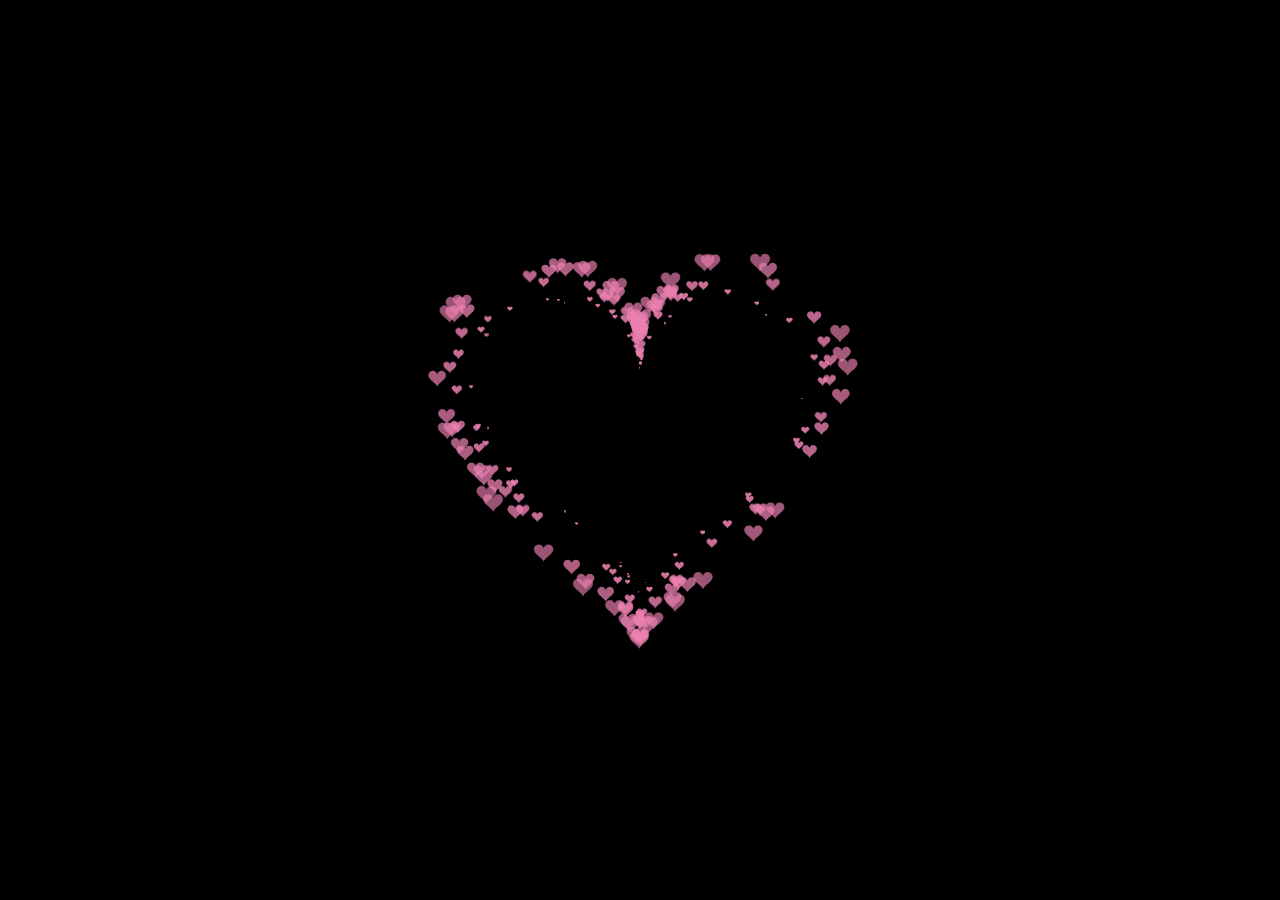
==== index.html @ 51f05b55 "update 8/11/2022" ====
<!DOCTYPE HTML PUBLIC "-//W3C//DTD HTML 4.0 Transitional//EN">

<HTML>

 <HEAD>

  <TITLE> I LOVE YOU  </TITLE>

  <META NAME="Generator" CONTENT="EditPlus">

  <META NAME="Author" CONTENT="">

  <META NAME="Keywords" CONTENT="">

  <META NAME="Description" CONTENT="">

  <style>

  html, body {

  height: 100%;

  padding: 0;

  margin: 0;

  background: rgb(0,0,0);

}

canvas {

  position: absolute;

  width: 100%;

  height: 100%;

}

  </style>

 </HEAD>


 <BODY>
  

  <canvas id="pinkboard"></canvas>

  <script>

  /*

 * Settings

 */

var settings = {

  particles: {

    length:   500, // maximum amount of particles

    duration:   2, // particle duration in sec

    velocity: 100, // particle velocity in pixels/sec

    effect: -0.75, // play with this for a nice effect

    size:      30, // particle size in pixels

  },

};


/*

 * RequestAnimationFrame polyfill by Erik Möller

 */

(function(){var b=0;var c=["ms","moz","webkit","o"];for(var a=0;a<c.length&&!window.requestAnimationFrame;++a){window.requestAnimationFrame=window[c[a]+"RequestAnimationFrame"];window.cancelAnimationFrame=window[c[a]+"CancelAnimationFrame"]||window[c[a]+"CancelRequestAnimationFrame"]}if(!window.requestAnimationFrame){window.requestAnimationFrame=function(h,e){var d=new Date().getTime();var f=Math.max(0,16-(d-b));var g=window.setTimeout(function(){h(d+f)},f);b=d+f;return g}}if(!window.cancelAnimationFrame){window.cancelAnimationFrame=function(d){clearTimeout(d)}}}());


/*

 * Point class

 */

var Point = (function() {

  function Point(x, y) {

    this.x = (typeof x !== 'undefined') ? x : 0;

    this.y = (typeof y !== 'undefined') ? y : 0;

  }

  Point.prototype.clone = function() {

    return new Point(this.x, this.y);

  };

  Point.prototype.length = function(length) {

    if (typeof length == 'undefined')

      return Math.sqrt(this.x * this.x + this.y * this.y);

    this.normalize();

    this.x *= length;

    this.y *= length;

    return this;

  };

  Point.prototype.normalize = function() {

    var length = this.length();

    this.x /= length;

    this.y /= length;

    return this;

  };

  return Point;

})();


/*

 * Particle class

 */

var Particle = (function() {

  function Particle() {

    this.position = new Point();

    this.velocity = new Point();

    this.acceleration = new Point();

    this.age = 0;

  }

  Particle.prototype.initialize = function(x, y, dx, dy) {

    this.position.x = x;

    this.position.y = y;

    this.velocity.x = dx;

    this.velocity.y = dy;

    this.acceleration.x = dx * settings.particles.effect;

    this.acceleration.y = dy * settings.particles.effect;

    this.age = 0;

  };

  Particle.prototype.update = function(deltaTime) {

    this.position.x += this.velocity.x * deltaTime;

    this.position.y += this.velocity.y * deltaTime;

    this.velocity.x += this.acceleration.x * deltaTime;

    this.velocity.y += this.acceleration.y * deltaTime;

    this.age += deltaTime;

  };

  Particle.prototype.draw = function(context, image) {

    function ease(t) {

      return (--t) * t * t + 1;

    }

    var size = image.width * ease(this.age / settings.particles.duration);

    context.globalAlpha = 1 - this.age / settings.particles.duration;

    context.drawImage(image, this.position.x - size / 2, this.position.y - size / 2, size, size);

  };

  return Particle;

})();


/*

 * ParticlePool class

 */

var ParticlePool = (function() {

  var particles,

      firstActive = 0,

      firstFree   = 0,

      duration    = settings.particles.duration;

 

  function ParticlePool(length) {

    // create and populate particle pool

    particles = new Array(length);

    for (var i = 0; i < particles.length; i++)

      particles[i] = new Particle();

  }

  ParticlePool.prototype.add = function(x, y, dx, dy) {

    particles[firstFree].initialize(x, y, dx, dy);

   

    // handle circular queue

    firstFree++;

    if (firstFree   == particles.length) firstFree   = 0;

    if (firstActive == firstFree       ) firstActive++;

    if (firstActive == particles.length) firstActive = 0;

  };

  ParticlePool.prototype.update = function(deltaTime) {

    var i;

   

    // update active particles

    if (firstActive < firstFree) {

      for (i = firstActive; i < firstFree; i++)

        particles[i].update(deltaTime);

    }

    if (firstFree < firstActive) {

      for (i = firstActive; i < particles.length; i++)

        particles[i].update(deltaTime);

      for (i = 0; i < firstFree; i++)

        particles[i].update(deltaTime);

    }

   

    // remove inactive particles

    while (particles[firstActive].age >= duration && firstActive != firstFree) {

      firstActive++;

      if (firstActive == particles.length) firstActive = 0;

    }

   

   

  };

  ParticlePool.prototype.draw = function(context, image) {

    // draw active particles

    if (firstActive < firstFree) {

      for (i = firstActive; i < firstFree; i++)

        particles[i].draw(context, image);

    }

    if (firstFree < firstActive) {

      for (i = firstActive; i < particles.length; i++)

        particles[i].draw(context, image);

      for (i = 0; i < firstFree; i++)

        particles[i].draw(context, image);

    }

  };

  return ParticlePool;

})();


/*

 * Putting it all together

 */

(function(canvas) {

  var context = canvas.getContext('2d'),

      particles = new ParticlePool(settings.particles.length),

      particleRate = settings.particles.length / settings.particles.duration, // particles/sec

      time;

 

  // get point on heart with -PI <= t <= PI

  function pointOnHeart(t) {

    return new Point(

      160 * Math.pow(Math.sin(t), 3),

      130 * Math.cos(t) - 50 * Math.cos(2 * t) - 20 * Math.cos(3 * t) - 10 * Math.cos(4 * t) + 25

    );

  }

 

  // creating the particle image using a dummy canvas

  var image = (function() {

    var canvas  = document.createElement('canvas'),

        context = canvas.getContext('2d');

    canvas.width  = settings.particles.size;

    canvas.height = settings.particles.size;

    // helper function to create the path

    function to(t) {

      var point = pointOnHeart(t);

      point.x = settings.particles.size / 2 + point.x * settings.particles.size / 350;

      point.y = settings.particles.size / 2 - point.y * settings.particles.size / 350;

      return point;

    }

    // create the path

    context.beginPath();

    var t = -Math.PI;

    var point = to(t);

    context.moveTo(point.x, point.y);

    while (t < Math.PI) {

      t += 0.01; // baby steps!

      point = to(t);

      context.lineTo(point.x, point.y);

    }

    context.closePath();

    // create the fill

    context.fillStyle = '#ea80b0';

    context.fill();

    // create the image

    var image = new Image();

    image.src = canvas.toDataURL();

    return image;

  })();

 

  // render that thing!

  function render() {

    // next animation frame

    requestAnimationFrame(render);

   

    // update time

    var newTime   = new Date().getTime() / 1000,

        deltaTime = newTime - (time || newTime);

    time = newTime;

   

    // clear canvas

    context.clearRect(0, 0, canvas.width, canvas.height);

   

    // create new particles

    var amount = particleRate * deltaTime;

    for (var i = 0; i < amount; i++) {

      var pos = pointOnHeart(Math.PI - 2 * Math.PI * Math.random());

      var dir = pos.clone().length(settings.particles.velocity);

      particles.add(canvas.width / 2 + pos.x, canvas.height / 2 - pos.y, dir.x, -dir.y);

    }

   

    // update and draw particles

    particles.update(deltaTime);

    particles.draw(context, image);

  }

 

  // handle (re-)sizing of the canvas

  function onResize() {

    canvas.width  = canvas.clientWidth;

    canvas.height = canvas.clientHeight;

  }

  window.onresize = onResize;

 

  // delay rendering bootstrap

  setTimeout(function() {

    onResize();

    render();

  }, 10);

})(document.getElementById('pinkboard'));

  </script>
  
 <audio src="nhac/Woaini-SHE_3pfc.mp3" autoplay ></audio>

 </BODY>


</HTML>
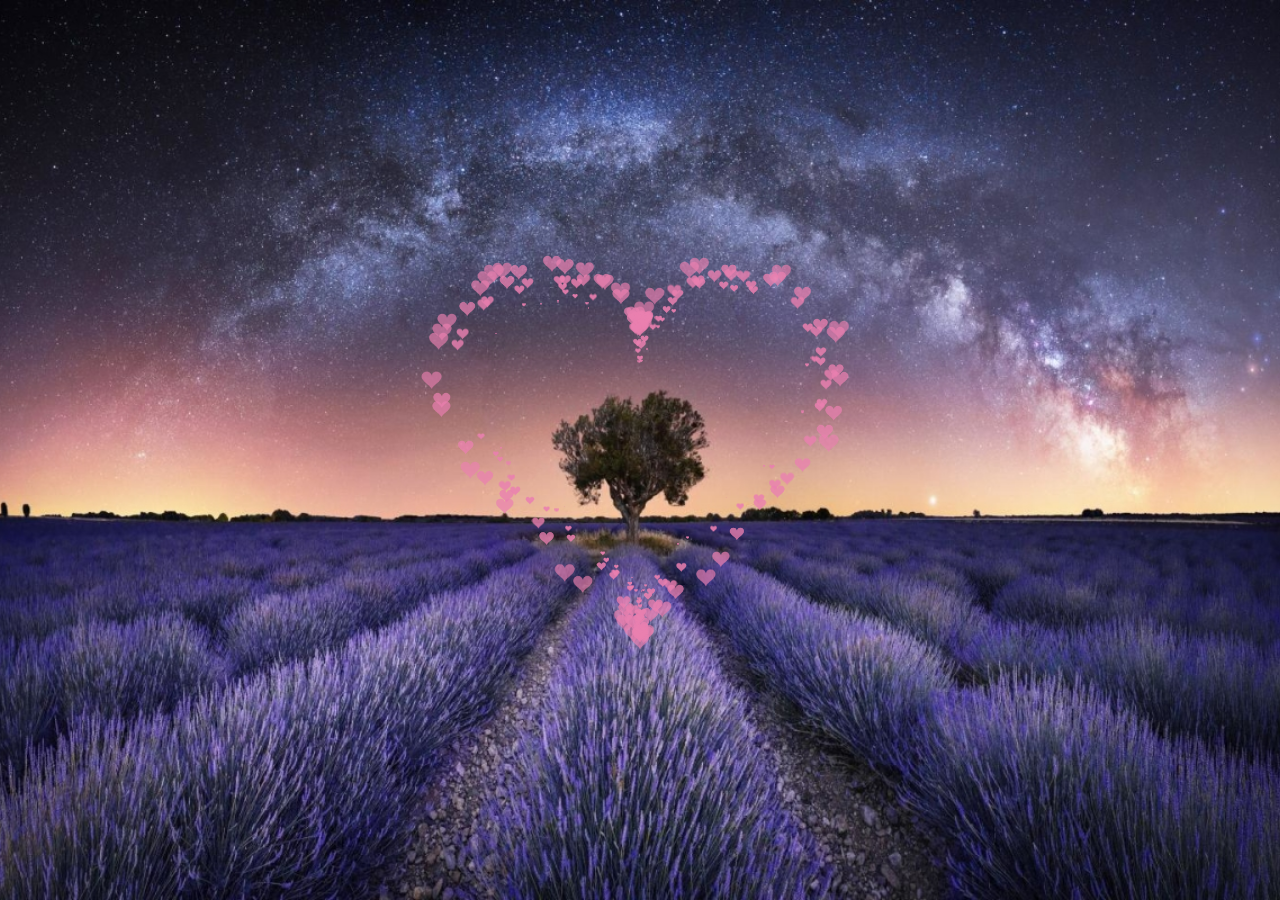
==== commit bf3ed67e: "update 11/8/2022" ====
--- a/index.html
+++ b/index.html
@@ -1,10 +1,10 @@
-<!DOCTYPE HTML PUBLIC "-//W3C//DTD HTML 4.0 Transitional//EN">
+<!DOCTYPE html PUBLIC "-//W3C//DTD HTML 4.0 Transitional//EN">
 
 <HTML>
 
  <HEAD>
 
-  <TITLE> I LOVE YOU  </TITLE>
+  <TITLE> i love you </TITLE>
 
   <META NAME="Generator" CONTENT="EditPlus">
 
@@ -14,6 +14,8 @@
 
   <META NAME="Description" CONTENT="">
 
+    <link rel="stylesheet" href="congif.js">
+
   <style>
 
   html, body {
@@ -24,7 +26,10 @@
 
   margin: 0;
 
-  background: rgb(0,0,0);
+
+background: url(img/8-1626444967.jpg) no-repeat center center fixed;
+background-size: cover;
+
 
 }
 
@@ -38,16 +43,18 @@
 
 }
 
+
   </style>
 
  </HEAD>
 
 
  <BODY>
+     
+
+  <canvas id="pinkboard"></canvas>
   
 
-  <canvas id="pinkboard"></canvas>
-
   <script>
 
   /*
@@ -516,8 +523,12 @@
 })(document.getElementById('pinkboard'));
 
   </script>
-  
- <audio src="nhac/Woaini-SHE_3pfc.mp3" autoplay ></audio>
+    <audio  preload="auto" autoplay="true" loop>
+      <source src="nhac/Woaini-SHE_3pfc.mp3">
+      <source src="nhac/Woaini-SHE_3pfc.mp3">
+      <source src="nhac/Woaini-SHE_3pfc.mp3">
+      <source src="nhac/Woaini-SHE_3pfc.mp3">
+  </audio>
 
  </BODY>
 
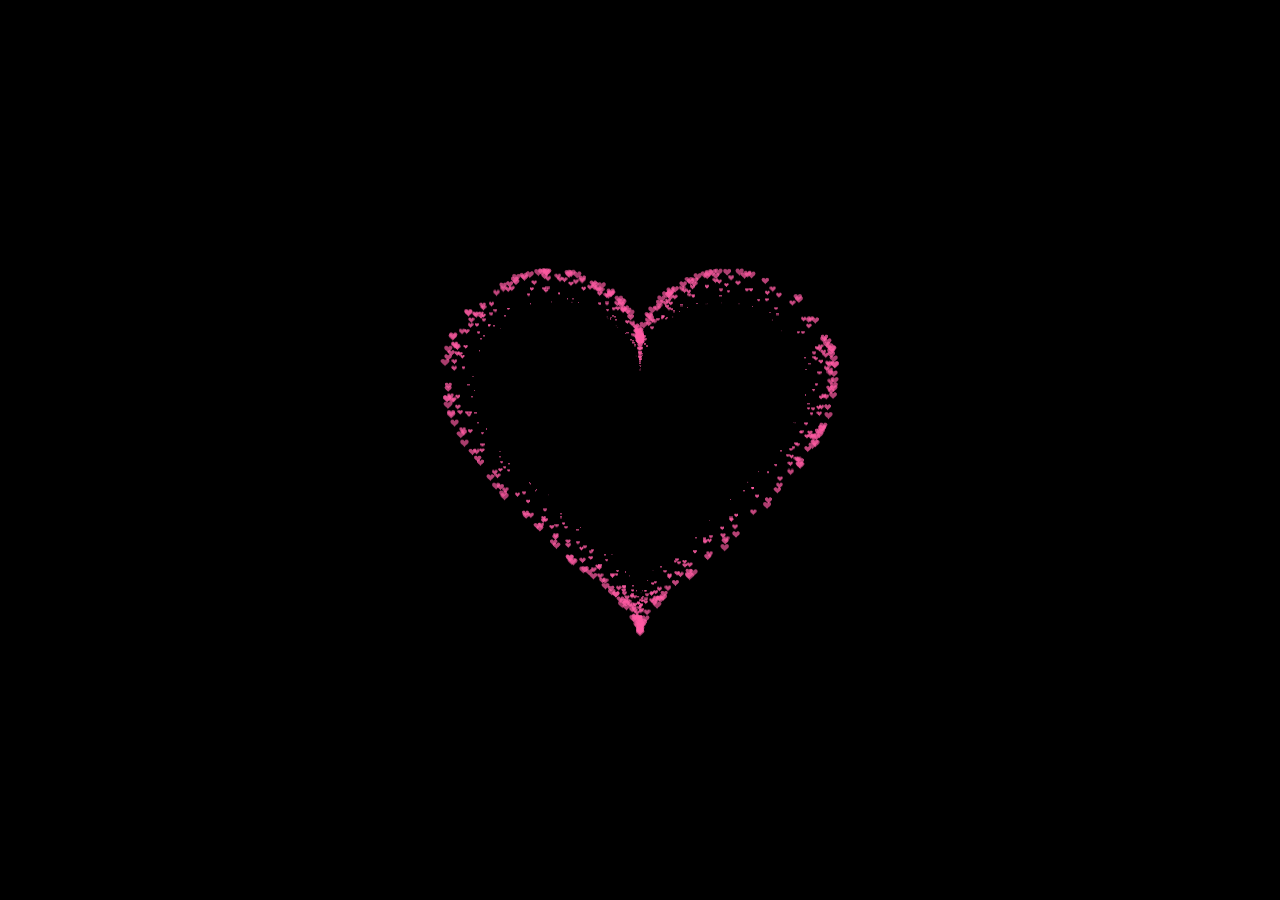
==== commit 6a820e78: "update 10/10/2022" ====
--- a/index.html
+++ b/index.html
@@ -1,540 +1,362 @@
-<!DOCTYPE html PUBLIC "-//W3C//DTD HTML 4.0 Transitional//EN">
-
+<!DOCTYPE HTML PUBLIC "-//W3C//DTD HTML 4.0 Transitional//EN">
 <HTML>
 
- <HEAD>
-
-  <TITLE> i love you </TITLE>
-
+<HEAD>
+  <TITLE >Tặng bb iu ❤❤</TITLE>
   <META NAME="Generator" CONTENT="EditPlus">
-
   <META NAME="Author" CONTENT="">
-
   <META NAME="Keywords" CONTENT="">
-
   <META NAME="Description" CONTENT="">
 
-    <link rel="stylesheet" href="congif.js">
 
   <style>
-
-  html, body {
-
-  height: 100%;
-
-  padding: 0;
-
-  margin: 0;
-
-
-background: url(img/8-1626444967.jpg) no-repeat center center fixed;
-background-size: cover;
-
-
-}
-
-canvas {
-
-  position: absolute;
-
-  width: 100%;
-
-  height: 100%;
-
-}
-
-
+    html,
+    body {
+      height: 100%;
+      padding: 0;
+      margin: 0;
+      background: #000;
+      display: flex;
+      justify-content: center;
+      align-items: center;
+
+    }
+
+    .box {
+      width: 100%;
+      position: absolute;
+      top: 50%;
+      left: 50%;
+      transform: translate(-50%, -50%);
+      display: flex;
+      flex-direction: column;
+    }
+
+    canvas {
+      position: absolute;
+      width: 100%;
+      height: 100%;
+    }
+
+    #pinkboard {
+      position: relative;
+      margin: auto;
+      height: 500px;
+      width: 500px;
+      animation: animate 1.3s infinite;
+    }
+
+    #pinkboard:before,
+    #pinkboard:after {
+      content: '';
+      position: absolute;
+      background: #FF5CA4;
+      width: 100px;
+      height: 160px;
+      border-top-left-radius: 50px;
+      border-top-right-radius: 50px;
+    }
+
+    #pinkboard:before {
+      left: 100px;
+      transform: rotate(-45deg);
+      transform-origin: 0 100%;
+      box-shadow: 0 14px 28px rgba(0, 0, 0, 0.25),
+        0 10px 10px rgba(0, 0, 0, 0.22);
+    }
+
+    #pinkboard:after {
+      left: 0;
+      transform: rotate(45deg);
+      transform-origin: 100% 100%;
+    }
+
+    @keyframes animate {
+      0% {
+        transform: scale(1);
+      }
+
+      30% {
+        transform: scale(.8);
+      }
+
+      60% {
+        transform: scale(1.2);
+      }
+
+      100% {
+        transform: scale(1);
+      }
+    }
+    #music{
+      background-color: #000;
+
+    }
   </style>
-
- </HEAD>
-
-
- <BODY>
-     
-
-  <canvas id="pinkboard"></canvas>
+</HEAD>
+
+<BODY>
   
-
+  <div class="box">
+    <canvas id="pinkboard"></canvas>
+     <div style="position: relative; width: 100%; height: 100%;" class="">
+  <div style="position: absolute;top: -280px;left: 50%; color: rgb(255, 11, 162); font-size: 30px; transform: translate(-50%, -50%);"
+  id="text"></div>
+  <div style="position: relative; width: 100%; height: 100%;" class="">
+    <div style="position: absolute;top: -1px;left: 50%; background-color: rgb(9, 9, 9); font-size: 10px; transform: translate(-50%, -50%);"
+    id=""><audio id="music" autoplay src="nhac/Hinh Nhu Ta Thich Nhau Speed Up Version_.mp3" > </audio></div>
+    </div>
+
+  </div>
   <script>
-
-  /*
-
- * Settings
-
- */
-
-var settings = {
-
-  particles: {
-
-    length:   500, // maximum amount of particles
-
-    duration:   2, // particle duration in sec
-
-    velocity: 100, // particle velocity in pixels/sec
-
-    effect: -0.75, // play with this for a nice effect
-
-    size:      30, // particle size in pixels
-
-  },
-
-};
-
-
-/*
-
- * RequestAnimationFrame polyfill by Erik Möller
-
- */
-
-(function(){var b=0;var c=["ms","moz","webkit","o"];for(var a=0;a<c.length&&!window.requestAnimationFrame;++a){window.requestAnimationFrame=window[c[a]+"RequestAnimationFrame"];window.cancelAnimationFrame=window[c[a]+"CancelAnimationFrame"]||window[c[a]+"CancelRequestAnimationFrame"]}if(!window.requestAnimationFrame){window.requestAnimationFrame=function(h,e){var d=new Date().getTime();var f=Math.max(0,16-(d-b));var g=window.setTimeout(function(){h(d+f)},f);b=d+f;return g}}if(!window.cancelAnimationFrame){window.cancelAnimationFrame=function(d){clearTimeout(d)}}}());
-
-
-/*
-
- * Point class
-
- */
-
-var Point = (function() {
-
-  function Point(x, y) {
-
-    this.x = (typeof x !== 'undefined') ? x : 0;
-
-    this.y = (typeof y !== 'undefined') ? y : 0;
-
-  }
-
-  Point.prototype.clone = function() {
-
-    return new Point(this.x, this.y);
-
-  };
-
-  Point.prototype.length = function(length) {
-
-    if (typeof length == 'undefined')
-
-      return Math.sqrt(this.x * this.x + this.y * this.y);
-
-    this.normalize();
-
-    this.x *= length;
-
-    this.y *= length;
-
-    return this;
-
-  };
-
-  Point.prototype.normalize = function() {
-
-    var length = this.length();
-
-    this.x /= length;
-
-    this.y /= length;
-
-    return this;
-
-  };
-
-  return Point;
-
-})();
-
-
-/*
-
- * Particle class
-
- */
-
-var Particle = (function() {
-
-  function Particle() {
-
-    this.position = new Point();
-
-    this.velocity = new Point();
-
-    this.acceleration = new Point();
-
-    this.age = 0;
-
-  }
-
-  Particle.prototype.initialize = function(x, y, dx, dy) {
-
-    this.position.x = x;
-
-    this.position.y = y;
-
-    this.velocity.x = dx;
-
-    this.velocity.y = dy;
-
-    this.acceleration.x = dx * settings.particles.effect;
-
-    this.acceleration.y = dy * settings.particles.effect;
-
-    this.age = 0;
-
-  };
-
-  Particle.prototype.update = function(deltaTime) {
-
-    this.position.x += this.velocity.x * deltaTime;
-
-    this.position.y += this.velocity.y * deltaTime;
-
-    this.velocity.x += this.acceleration.x * deltaTime;
-
-    this.velocity.y += this.acceleration.y * deltaTime;
-
-    this.age += deltaTime;
-
-  };
-
-  Particle.prototype.draw = function(context, image) {
-
-    function ease(t) {
-
-      return (--t) * t * t + 1;
-
-    }
-
-    var size = image.width * ease(this.age / settings.particles.duration);
-
-    context.globalAlpha = 1 - this.age / settings.particles.duration;
-
-    context.drawImage(image, this.position.x - size / 2, this.position.y - size / 2, size, size);
-
-  };
-
-  return Particle;
-
-})();
-
-
-/*
-
- * ParticlePool class
-
- */
-
-var ParticlePool = (function() {
-
-  var particles,
-
-      firstActive = 0,
-
-      firstFree   = 0,
-
-      duration    = settings.particles.duration;
-
- 
-
-  function ParticlePool(length) {
-
-    // create and populate particle pool
-
-    particles = new Array(length);
-
-    for (var i = 0; i < particles.length; i++)
-
-      particles[i] = new Particle();
-
-  }
-
-  ParticlePool.prototype.add = function(x, y, dx, dy) {
-
-    particles[firstFree].initialize(x, y, dx, dy);
-
+      
    
-
-    // handle circular queue
-
-    firstFree++;
-
-    if (firstFree   == particles.length) firstFree   = 0;
-
-    if (firstActive == firstFree       ) firstActive++;
-
-    if (firstActive == particles.length) firstActive = 0;
-
-  };
-
-  ParticlePool.prototype.update = function(deltaTime) {
-
-    var i;
-
    
-
-    // update active particles
-
-    if (firstActive < firstFree) {
-
-      for (i = firstActive; i < firstFree; i++)
-
-        particles[i].update(deltaTime);
-
-    }
-
-    if (firstFree < firstActive) {
-
-      for (i = firstActive; i < particles.length; i++)
-
-        particles[i].update(deltaTime);
-
-      for (i = 0; i < firstFree; i++)
-
-        particles[i].update(deltaTime);
-
-    }
-
-   
-
-    // remove inactive particles
-
-    while (particles[firstActive].age >= duration && firstActive != firstFree) {
-
-      firstActive++;
-
-      if (firstActive == particles.length) firstActive = 0;
-
-    }
-
-   
-
-   
-
-  };
-
-  ParticlePool.prototype.draw = function(context, image) {
-
-    // draw active particles
-
-    if (firstActive < firstFree) {
-
-      for (i = firstActive; i < firstFree; i++)
-
-        particles[i].draw(context, image);
-
-    }
-
-    if (firstFree < firstActive) {
-
-      for (i = firstActive; i < particles.length; i++)
-
-        particles[i].draw(context, image);
-
-      for (i = 0; i < firstFree; i++)
-
-        particles[i].draw(context, image);
-
-    }
-
-  };
-
-  return ParticlePool;
-
-})();
-
-
-/*
-
- * Putting it all together
-
- */
-
-(function(canvas) {
-
-  var context = canvas.getContext('2d'),
-
-      particles = new ParticlePool(settings.particles.length),
-
-      particleRate = settings.particles.length / settings.particles.duration, // particles/sec
-
-      time;
-
- 
-
-  // get point on heart with -PI <= t <= PI
-
-  function pointOnHeart(t) {
-
-    return new Point(
-
-      160 * Math.pow(Math.sin(t), 3),
-
-      130 * Math.cos(t) - 50 * Math.cos(2 * t) - 20 * Math.cos(3 * t) - 10 * Math.cos(4 * t) + 25
-
-    );
-
-  }
-
- 
-
-  // creating the particle image using a dummy canvas
-
-  var image = (function() {
-
-    var canvas  = document.createElement('canvas'),
-
-        context = canvas.getContext('2d');
-
-    canvas.width  = settings.particles.size;
-
-    canvas.height = settings.particles.size;
-
-    // helper function to create the path
-
-    function to(t) {
-
-      var point = pointOnHeart(t);
-
-      point.x = settings.particles.size / 2 + point.x * settings.particles.size / 350;
-
-      point.y = settings.particles.size / 2 - point.y * settings.particles.size / 350;
-
-      return point;
-
-    }
-
-    // create the path
-
-    context.beginPath();
-
-    var t = -Math.PI;
-
-    var point = to(t);
-
-    context.moveTo(point.x, point.y);
-
-    while (t < Math.PI) {
-
-      t += 0.01; // baby steps!
-
-      point = to(t);
-
-      context.lineTo(point.x, point.y);
-
-    }
-
-    context.closePath();
-
-    // create the fill
-
-    context.fillStyle = '#ea80b0';
-
-    context.fill();
-
-    // create the image
-
-    var image = new Image();
-
-    image.src = canvas.toDataURL();
-
-    return image;
-
-  })();
-
- 
-
-  // render that thing!
-
-  function render() {
-
-    // next animation frame
-
-    requestAnimationFrame(render);
-
-   
-
-    // update time
-
-    var newTime   = new Date().getTime() / 1000,
-
-        deltaTime = newTime - (time || newTime);
-
-    time = newTime;
-
-   
-
-    // clear canvas
-
-    context.clearRect(0, 0, canvas.width, canvas.height);
-
-   
-
-    // create new particles
-
-    var amount = particleRate * deltaTime;
-
-    for (var i = 0; i < amount; i++) {
-
-      var pos = pointOnHeart(Math.PI - 2 * Math.PI * Math.random());
-
-      var dir = pos.clone().length(settings.particles.velocity);
-
-      particles.add(canvas.width / 2 + pos.x, canvas.height / 2 - pos.y, dir.x, -dir.y);
-
-    }
-
-   
-
-    // update and draw particles
-
-    particles.update(deltaTime);
-
-    particles.draw(context, image);
-
-  }
-
- 
-
-  // handle (re-)sizing of the canvas
-
-  function onResize() {
-
-    canvas.width  = canvas.clientWidth;
-
-    canvas.height = canvas.clientHeight;
-
-  }
-
-  window.onresize = onResize;
-
- 
-
-  // delay rendering bootstrap
-
-  setTimeout(function() {
-
-    onResize();
-
-    render();
-
-  }, 10);
-
-})(document.getElementById('pinkboard'));
+   /*
+   * Settings
+   */
+    var settings = {
+      particles: {
+        length: 2000, // maximum amount of particles
+        duration: 2, // particle duration in sec
+        velocity: 100, // particle velocity in pixels/sec
+        effect: -1.3, // play with this for a nice effect
+        size: 13, // particle size in pixels
+      },
+    };
+    /*
+     * RequestAnimationFrame polyfill by Erik Möller
+     */
+    (function () {var b = 0; var c = ["ms", "moz", "webkit", "o"]; for (var a = 0; a < c.length && !window.requestAnimationFrame; ++a) {window.requestAnimationFrame = window[c[a] + "RequestAnimationFrame"]; window.cancelAnimationFrame = window[c[a] + "CancelAnimationFrame"] || window[c[a] + "CancelRequestAnimationFrame"]} if (!window.requestAnimationFrame) {window.requestAnimationFrame = function (h, e) {var d = new Date().getTime(); var f = Math.max(0, 16 - (d - b)); var g = window.setTimeout(function () {h(d + f)}, f); b = d + f; return g}} if (!window.cancelAnimationFrame) {window.cancelAnimationFrame = function (d) {clearTimeout(d)}} }());
+    /*
+     * Point class
+     */
+    var Point = (function () {
+      function Point(x, y) {
+        this.x = (typeof x !== 'undefined') ? x : 0;
+        this.y = (typeof y !== 'undefined') ? y : 0;
+      }
+      Point.prototype.clone = function () {
+        return new Point(this.x, this.y);
+      };
+      Point.prototype.length = function (length) {
+        if (typeof length == 'undefined')
+          return Math.sqrt(this.x * this.x + this.y * this.y);
+        this.normalize();
+        this.x *= length;
+        this.y *= length;
+        return this;
+      };
+      Point.prototype.normalize = function () {
+        var length = this.length();
+        this.x /= length;
+        this.y /= length;
+        return this;
+      };
+      return Point;
+    })();
+    /*
+     * Particle class
+     */
+    var Particle = (function () {
+      function Particle() {
+        this.position = new Point();
+        this.velocity = new Point();
+        this.acceleration = new Point();
+        this.age = 0;
+      }
+      Particle.prototype.initialize = function (x, y, dx, dy) {
+        this.position.x = x;
+        this.position.y = y;
+        this.velocity.x = dx;
+        this.velocity.y = dy;
+        this.acceleration.x = dx * settings.particles.effect;
+        this.acceleration.y = dy * settings.particles.effect;
+        this.age = 0;
+      };
+      Particle.prototype.update = function (deltaTime) {
+        this.position.x += this.velocity.x * deltaTime;
+        this.position.y += this.velocity.y * deltaTime;
+        this.velocity.x += this.acceleration.x * deltaTime;
+        this.velocity.y += this.acceleration.y * deltaTime;
+        this.age += deltaTime;
+      };
+      Particle.prototype.draw = function (context, image) {
+        function ease(t) {
+          return (--t) * t * t + 1;
+        }
+        var size = image.width * ease(this.age / settings.particles.duration);
+        context.globalAlpha = 1 - this.age / settings.particles.duration;
+        context.drawImage(image, this.position.x - size / 2, this.position.y - size / 2, size, size);
+      };
+      return Particle;
+    })();
+    /*
+     * ParticlePool class
+     */
+    var ParticlePool = (function () {
+      var particles,
+        firstActive = 0,
+        firstFree = 0,
+        duration = settings.particles.duration;
+
+      function ParticlePool(length) {
+        // create and populate particle pool
+        particles = new Array(length);
+        for (var i = 0; i < particles.length; i++)
+          particles[i] = new Particle();
+      }
+      ParticlePool.prototype.add = function (x, y, dx, dy) {
+        particles[firstFree].initialize(x, y, dx, dy);
+
+        // handle circular queue
+        firstFree++;
+        if (firstFree == particles.length) firstFree = 0;
+        if (firstActive == firstFree) firstActive++;
+        if (firstActive == particles.length) firstActive = 0;
+      };
+      ParticlePool.prototype.update = function (deltaTime) {
+        var i;
+
+        // update active particles
+        if (firstActive < firstFree) {
+          for (i = firstActive; i < firstFree; i++)
+            particles[i].update(deltaTime);
+        }
+        if (firstFree < firstActive) {
+          for (i = firstActive; i < particles.length; i++)
+            particles[i].update(deltaTime);
+          for (i = 0; i < firstFree; i++)
+            particles[i].update(deltaTime);
+        }
+
+        // remove inactive particles
+        while (particles[firstActive].age >= duration && firstActive != firstFree) {
+          firstActive++;
+          if (firstActive == particles.length) firstActive = 0;
+        }
+
+
+      };
+      ParticlePool.prototype.draw = function (context, image) {
+        // draw active particles
+        if (firstActive < firstFree) {
+          for (i = firstActive; i < firstFree; i++)
+            particles[i].draw(context, image);
+        }
+        if (firstFree < firstActive) {
+          for (i = firstActive; i < particles.length; i++)
+            particles[i].draw(context, image);
+          for (i = 0; i < firstFree; i++)
+            particles[i].draw(context, image);
+        }
+      };
+      return ParticlePool;
+    })();
+    /*
+     * Putting it all together
+     */
+    (function (canvas) {
+      var context = canvas.getContext('2d'),
+        particles = new ParticlePool(settings.particles.length),
+        particleRate = settings.particles.length / settings.particles.duration, // particles/sec
+        time;
+
+      // get point on heart with -PI <= t <= PI
+      function pointOnHeart(t) {
+        return new Point(
+          160 * Math.pow(Math.sin(t), 3),
+          130 * Math.cos(t) - 50 * Math.cos(2 * t) - 20 * Math.cos(3 * t) - 10 * Math.cos(4 * t) + 25
+        );
+      }
+
+      // creating the particle image using a dummy canvas
+      var image = (function () {
+        var canvas = document.createElement('canvas'),
+          context = canvas.getContext('2d');
+        canvas.width = settings.particles.size;
+        canvas.height = settings.particles.size;
+        // helper function to create the path
+        function to(t) {
+          var point = pointOnHeart(t);
+          point.x = settings.particles.size / 2 + point.x * settings.particles.size / 350;
+          point.y = settings.particles.size / 2 - point.y * settings.particles.size / 350;
+          return point;
+        }
+        // create the path
+        context.beginPath();
+        var t = -Math.PI;
+        var point = to(t);
+        context.moveTo(point.x, point.y);
+        while (t < Math.PI) {
+          t += 0.01; // baby steps!
+          point = to(t);
+          context.lineTo(point.x, point.y);
+        }
+        context.closePath();
+        // create the fill
+        context.fillStyle = '#FF5CA4';
+        context.fill();
+        // create the image
+        var image = new Image();
+        image.src = canvas.toDataURL();
+        return image;
+      })();
+
+      // render that thing!
+      function render() {
+        // next animation frame
+        requestAnimationFrame(render);
+
+        // update time
+        var newTime = new Date().getTime() / 1000,
+          deltaTime = newTime - (time || newTime);
+        time = newTime;
+
+        // clear canvas
+        context.clearRect(0, 0, canvas.width, canvas.height);
+
+        // create new particles
+        var amount = particleRate * deltaTime;
+        for (var i = 0; i < amount; i++) {
+          var pos = pointOnHeart(Math.PI - 2 * Math.PI * Math.random());
+          var dir = pos.clone().length(settings.particles.velocity);
+          particles.add(canvas.width / 2 + pos.x, canvas.height / 2 - pos.y, dir.x, -dir.y);
+        }
+
+        // update and draw particles
+        particles.update(deltaTime);
+        particles.draw(context, image);
+      }
+
+      // handle (re-)sizing of the canvas
+      function onResize() {
+        canvas.width = canvas.clientWidth;
+        canvas.height = canvas.clientHeight;
+      }
+      window.onresize = onResize;
+
+      // delay rendering bootstrap
+      setTimeout(function () {
+        onResize();
+        render();
+      }, 10);
+    })(document.getElementById('pinkboard'));
+
+      var x = location.search;
+        var index =  x.indexOf("&")
+        var firtindex = x.indexOf("=")
+        var string = x.slice(firtindex,index); // cat chuỗi từ vị trí sau dấu = đến trước dấu &
+      var stringfirt = string.indexOf("=");
+        var dodaichuoi = string.length; // độ dài chuỗi đã cắt
+       var daucongfirt = string.indexOf("+") // vị trí dấu cộng đầu tiên
+       
+     var chuoicon = string.substring(1,dodaichuoi)
+		var update_chuoi1 = chuoicon.replace("+"," ") // tim dau cong r sua
+		var update_chuoi2 = update_chuoi1.replace("+"," ") // tuong tu cho dau + lan 2
+      document.getElementById("text").innerHTML =update_chuoi2;
 
   </script>
-    <audio  preload="auto" autoplay="true" loop>
-      <source src="nhac/Woaini-SHE_3pfc.mp3">
-      <source src="nhac/Woaini-SHE_3pfc.mp3">
-      <source src="nhac/Woaini-SHE_3pfc.mp3">
-      <source src="nhac/Woaini-SHE_3pfc.mp3">
-  </audio>
-
- </BODY>
-
+</BODY>
 
 </HTML>
-
-
-
-
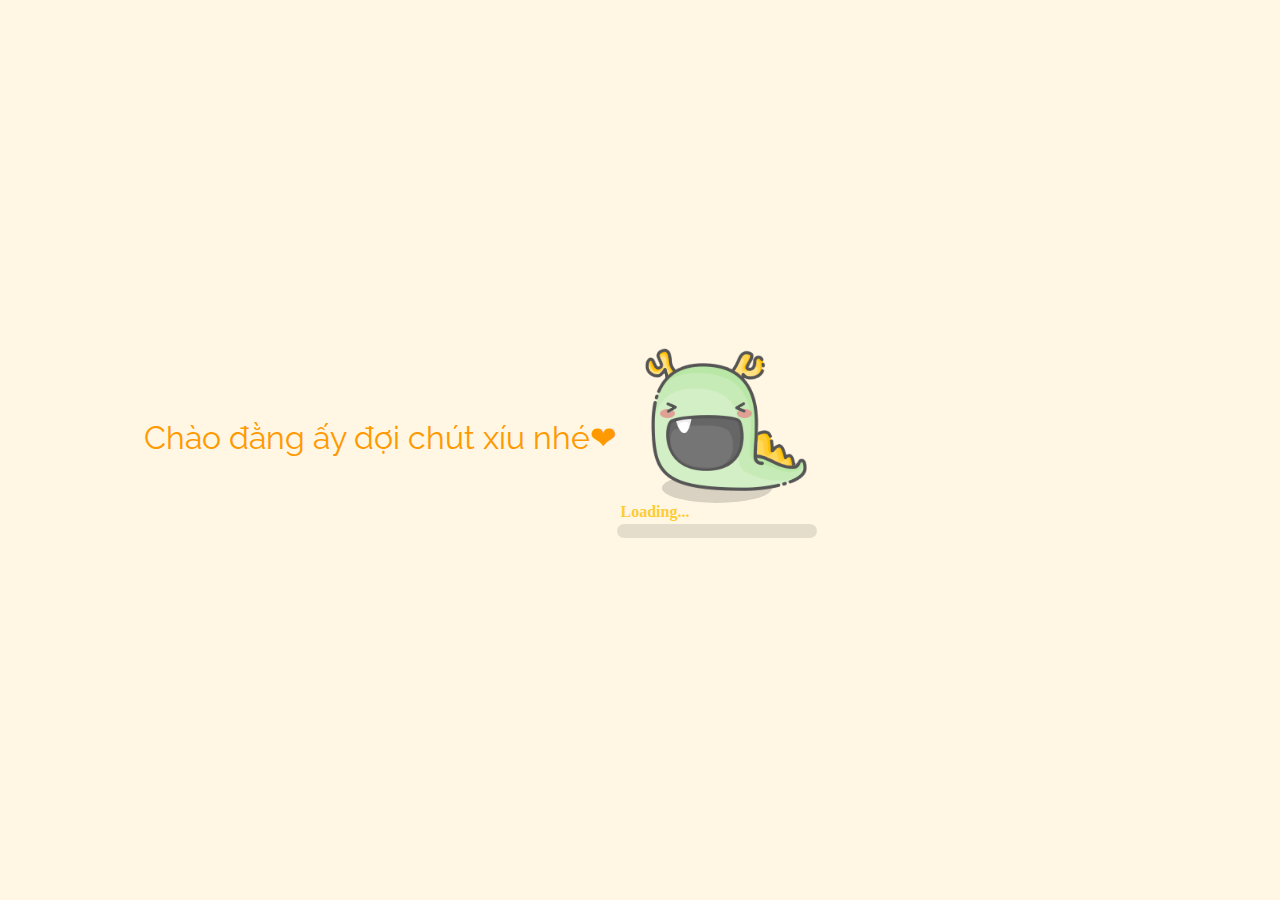
==== commit c2cba526: "update 00:45 10/11/2022" ====
--- a/index.html
+++ b/index.html
@@ -1,362 +1,40 @@
-<!DOCTYPE HTML PUBLIC "-//W3C//DTD HTML 4.0 Transitional//EN">
-<HTML>
-
-<HEAD>
-  <TITLE >Tặng bb iu ❤❤</TITLE>
-  <META NAME="Generator" CONTENT="EditPlus">
-  <META NAME="Author" CONTENT="">
-  <META NAME="Keywords" CONTENT="">
-  <META NAME="Description" CONTENT="">
-
-
-  <style>
-    html,
-    body {
-      height: 100%;
-      padding: 0;
-      margin: 0;
-      background: #000;
-      display: flex;
-      justify-content: center;
-      align-items: center;
-
-    }
-
-    .box {
-      width: 100%;
-      position: absolute;
-      top: 50%;
-      left: 50%;
-      transform: translate(-50%, -50%);
-      display: flex;
-      flex-direction: column;
-    }
-
-    canvas {
-      position: absolute;
-      width: 100%;
-      height: 100%;
-    }
-
-    #pinkboard {
-      position: relative;
-      margin: auto;
-      height: 500px;
-      width: 500px;
-      animation: animate 1.3s infinite;
-    }
-
-    #pinkboard:before,
-    #pinkboard:after {
-      content: '';
-      position: absolute;
-      background: #FF5CA4;
-      width: 100px;
-      height: 160px;
-      border-top-left-radius: 50px;
-      border-top-right-radius: 50px;
-    }
-
-    #pinkboard:before {
-      left: 100px;
-      transform: rotate(-45deg);
-      transform-origin: 0 100%;
-      box-shadow: 0 14px 28px rgba(0, 0, 0, 0.25),
-        0 10px 10px rgba(0, 0, 0, 0.22);
-    }
-
-    #pinkboard:after {
-      left: 0;
-      transform: rotate(45deg);
-      transform-origin: 100% 100%;
-    }
-
-    @keyframes animate {
-      0% {
-        transform: scale(1);
-      }
-
-      30% {
-        transform: scale(.8);
-      }
-
-      60% {
-        transform: scale(1.2);
-      }
-
-      100% {
-        transform: scale(1);
-      }
-    }
-    #music{
-      background-color: #000;
-
-    }
-  </style>
-</HEAD>
-
-<BODY>
-  
-  <div class="box">
-    <canvas id="pinkboard"></canvas>
-     <div style="position: relative; width: 100%; height: 100%;" class="">
-  <div style="position: absolute;top: -280px;left: 50%; color: rgb(255, 11, 162); font-size: 30px; transform: translate(-50%, -50%);"
-  id="text"></div>
-  <div style="position: relative; width: 100%; height: 100%;" class="">
-    <div style="position: absolute;top: -1px;left: 50%; background-color: rgb(9, 9, 9); font-size: 10px; transform: translate(-50%, -50%);"
-    id=""><audio id="music" autoplay src="nhac/Hinh Nhu Ta Thich Nhau Speed Up Version_.mp3" > </audio></div>
+<!DOCTYPE html>
+<html lang="en">
+<head>
+    <title>Dragon Yaya</title>
+    <meta charset="utf-8">
+    <meta http-equiv="X-UA-Compatible" content="IE=edge">
+    <meta name="viewport" content="width=device-width, initial-scale=1">
+    <link rel="stylesheet" type="text/css" href="laondingg.css">
+    <meta http-equiv="refresh" content="3;url=form2.html">
+</head>
+<body>
+    <h1>Chào đằng ấy đợi chút xíu nhé<span>❤</span></h1>
+    <div class="main">
+     
+        <div class="shadow-wrapper">
+            <div class="shadow"></div>
+        </div>
+        <div class="dragon">
+            <div class="body"></div>
+            <div class="horn-left"></div>
+            <div class="horn-right"></div>
+            <div class="eye left"></div>
+            <div class="eye right"></div>
+            <div class="blush left"></div>
+            <div class="blush right"></div>
+            <div class="mouth"></div>
+            <div class="tail-sting"></div>
+        </div>
+        <div class="fire-wrapper">
+            <div class="fire"></div>
+        </div>
+        <div class="progress">
+            <span>Loading...</span>
+            <div class="outer">
+                <div class="inner"></div>
+            </div>
+        </div>
     </div>
-
-  </div>
-  <script>
-      
-   
-   
-   /*
-   * Settings
-   */
-    var settings = {
-      particles: {
-        length: 2000, // maximum amount of particles
-        duration: 2, // particle duration in sec
-        velocity: 100, // particle velocity in pixels/sec
-        effect: -1.3, // play with this for a nice effect
-        size: 13, // particle size in pixels
-      },
-    };
-    /*
-     * RequestAnimationFrame polyfill by Erik Möller
-     */
-    (function () {var b = 0; var c = ["ms", "moz", "webkit", "o"]; for (var a = 0; a < c.length && !window.requestAnimationFrame; ++a) {window.requestAnimationFrame = window[c[a] + "RequestAnimationFrame"]; window.cancelAnimationFrame = window[c[a] + "CancelAnimationFrame"] || window[c[a] + "CancelRequestAnimationFrame"]} if (!window.requestAnimationFrame) {window.requestAnimationFrame = function (h, e) {var d = new Date().getTime(); var f = Math.max(0, 16 - (d - b)); var g = window.setTimeout(function () {h(d + f)}, f); b = d + f; return g}} if (!window.cancelAnimationFrame) {window.cancelAnimationFrame = function (d) {clearTimeout(d)}} }());
-    /*
-     * Point class
-     */
-    var Point = (function () {
-      function Point(x, y) {
-        this.x = (typeof x !== 'undefined') ? x : 0;
-        this.y = (typeof y !== 'undefined') ? y : 0;
-      }
-      Point.prototype.clone = function () {
-        return new Point(this.x, this.y);
-      };
-      Point.prototype.length = function (length) {
-        if (typeof length == 'undefined')
-          return Math.sqrt(this.x * this.x + this.y * this.y);
-        this.normalize();
-        this.x *= length;
-        this.y *= length;
-        return this;
-      };
-      Point.prototype.normalize = function () {
-        var length = this.length();
-        this.x /= length;
-        this.y /= length;
-        return this;
-      };
-      return Point;
-    })();
-    /*
-     * Particle class
-     */
-    var Particle = (function () {
-      function Particle() {
-        this.position = new Point();
-        this.velocity = new Point();
-        this.acceleration = new Point();
-        this.age = 0;
-      }
-      Particle.prototype.initialize = function (x, y, dx, dy) {
-        this.position.x = x;
-        this.position.y = y;
-        this.velocity.x = dx;
-        this.velocity.y = dy;
-        this.acceleration.x = dx * settings.particles.effect;
-        this.acceleration.y = dy * settings.particles.effect;
-        this.age = 0;
-      };
-      Particle.prototype.update = function (deltaTime) {
-        this.position.x += this.velocity.x * deltaTime;
-        this.position.y += this.velocity.y * deltaTime;
-        this.velocity.x += this.acceleration.x * deltaTime;
-        this.velocity.y += this.acceleration.y * deltaTime;
-        this.age += deltaTime;
-      };
-      Particle.prototype.draw = function (context, image) {
-        function ease(t) {
-          return (--t) * t * t + 1;
-        }
-        var size = image.width * ease(this.age / settings.particles.duration);
-        context.globalAlpha = 1 - this.age / settings.particles.duration;
-        context.drawImage(image, this.position.x - size / 2, this.position.y - size / 2, size, size);
-      };
-      return Particle;
-    })();
-    /*
-     * ParticlePool class
-     */
-    var ParticlePool = (function () {
-      var particles,
-        firstActive = 0,
-        firstFree = 0,
-        duration = settings.particles.duration;
-
-      function ParticlePool(length) {
-        // create and populate particle pool
-        particles = new Array(length);
-        for (var i = 0; i < particles.length; i++)
-          particles[i] = new Particle();
-      }
-      ParticlePool.prototype.add = function (x, y, dx, dy) {
-        particles[firstFree].initialize(x, y, dx, dy);
-
-        // handle circular queue
-        firstFree++;
-        if (firstFree == particles.length) firstFree = 0;
-        if (firstActive == firstFree) firstActive++;
-        if (firstActive == particles.length) firstActive = 0;
-      };
-      ParticlePool.prototype.update = function (deltaTime) {
-        var i;
-
-        // update active particles
-        if (firstActive < firstFree) {
-          for (i = firstActive; i < firstFree; i++)
-            particles[i].update(deltaTime);
-        }
-        if (firstFree < firstActive) {
-          for (i = firstActive; i < particles.length; i++)
-            particles[i].update(deltaTime);
-          for (i = 0; i < firstFree; i++)
-            particles[i].update(deltaTime);
-        }
-
-        // remove inactive particles
-        while (particles[firstActive].age >= duration && firstActive != firstFree) {
-          firstActive++;
-          if (firstActive == particles.length) firstActive = 0;
-        }
-
-
-      };
-      ParticlePool.prototype.draw = function (context, image) {
-        // draw active particles
-        if (firstActive < firstFree) {
-          for (i = firstActive; i < firstFree; i++)
-            particles[i].draw(context, image);
-        }
-        if (firstFree < firstActive) {
-          for (i = firstActive; i < particles.length; i++)
-            particles[i].draw(context, image);
-          for (i = 0; i < firstFree; i++)
-            particles[i].draw(context, image);
-        }
-      };
-      return ParticlePool;
-    })();
-    /*
-     * Putting it all together
-     */
-    (function (canvas) {
-      var context = canvas.getContext('2d'),
-        particles = new ParticlePool(settings.particles.length),
-        particleRate = settings.particles.length / settings.particles.duration, // particles/sec
-        time;
-
-      // get point on heart with -PI <= t <= PI
-      function pointOnHeart(t) {
-        return new Point(
-          160 * Math.pow(Math.sin(t), 3),
-          130 * Math.cos(t) - 50 * Math.cos(2 * t) - 20 * Math.cos(3 * t) - 10 * Math.cos(4 * t) + 25
-        );
-      }
-
-      // creating the particle image using a dummy canvas
-      var image = (function () {
-        var canvas = document.createElement('canvas'),
-          context = canvas.getContext('2d');
-        canvas.width = settings.particles.size;
-        canvas.height = settings.particles.size;
-        // helper function to create the path
-        function to(t) {
-          var point = pointOnHeart(t);
-          point.x = settings.particles.size / 2 + point.x * settings.particles.size / 350;
-          point.y = settings.particles.size / 2 - point.y * settings.particles.size / 350;
-          return point;
-        }
-        // create the path
-        context.beginPath();
-        var t = -Math.PI;
-        var point = to(t);
-        context.moveTo(point.x, point.y);
-        while (t < Math.PI) {
-          t += 0.01; // baby steps!
-          point = to(t);
-          context.lineTo(point.x, point.y);
-        }
-        context.closePath();
-        // create the fill
-        context.fillStyle = '#FF5CA4';
-        context.fill();
-        // create the image
-        var image = new Image();
-        image.src = canvas.toDataURL();
-        return image;
-      })();
-
-      // render that thing!
-      function render() {
-        // next animation frame
-        requestAnimationFrame(render);
-
-        // update time
-        var newTime = new Date().getTime() / 1000,
-          deltaTime = newTime - (time || newTime);
-        time = newTime;
-
-        // clear canvas
-        context.clearRect(0, 0, canvas.width, canvas.height);
-
-        // create new particles
-        var amount = particleRate * deltaTime;
-        for (var i = 0; i < amount; i++) {
-          var pos = pointOnHeart(Math.PI - 2 * Math.PI * Math.random());
-          var dir = pos.clone().length(settings.particles.velocity);
-          particles.add(canvas.width / 2 + pos.x, canvas.height / 2 - pos.y, dir.x, -dir.y);
-        }
-
-        // update and draw particles
-        particles.update(deltaTime);
-        particles.draw(context, image);
-      }
-
-      // handle (re-)sizing of the canvas
-      function onResize() {
-        canvas.width = canvas.clientWidth;
-        canvas.height = canvas.clientHeight;
-      }
-      window.onresize = onResize;
-
-      // delay rendering bootstrap
-      setTimeout(function () {
-        onResize();
-        render();
-      }, 10);
-    })(document.getElementById('pinkboard'));
-
-      var x = location.search;
-        var index =  x.indexOf("&")
-        var firtindex = x.indexOf("=")
-        var string = x.slice(firtindex,index); // cat chuỗi từ vị trí sau dấu = đến trước dấu &
-      var stringfirt = string.indexOf("=");
-        var dodaichuoi = string.length; // độ dài chuỗi đã cắt
-       var daucongfirt = string.indexOf("+") // vị trí dấu cộng đầu tiên
-       
-     var chuoicon = string.substring(1,dodaichuoi)
-		var update_chuoi1 = chuoicon.replace("+"," ") // tim dau cong r sua
-		var update_chuoi2 = update_chuoi1.replace("+"," ") // tuong tu cho dau + lan 2
-      document.getElementById("text").innerHTML =update_chuoi2;
-
-  </script>
-</BODY>
-
-</HTML>
+</body>
+</html>--- a/laondingg.css
+++ b/laondingg.css
@@ -0,0 +1,296 @@
+
+@import url(https://fonts.googleapis.com/css?family=Sniglet|Raleway:900);
+
+html {
+    height: 100%;
+}
+
+h1{
+    margin-top: -3px;
+    margin-left: -10em;
+    font-weight: normal;  
+    font-family: 'Raleway', sans-serif;
+    color: #F90;
+    text-align: center;
+  
+  }
+
+body {
+    height: 100%;
+    margin: 0;
+    padding: 0;
+    background: #fff6e3;
+    display: flex;
+    align-items: center;
+    justify-content: center;
+}
+
+.main {
+    position: relative;
+}
+
+.dragon {
+    width: 200px;
+    height: 140px;
+    transform-origin: 50% 80%;
+    animation: zoomIn .5s cubic-bezier(0.47, 0, 0.75, 0.72) infinite alternate;
+}
+
+.dragon .body {
+    position: absolute;
+    top: 0;
+    right: 0;
+    width: 180px;
+    height: 128px;
+    background: url("img/84jXyGT.png") no-repeat center center;
+    background-size: contain;
+    z-index: 10;
+}
+
+.dragon .horn-left {
+    position: absolute;
+    top: -17px;
+    left: 32px;
+    width: 31px;
+    height: 31px;
+    background: url("img/Xz7M8mz.png") no-repeat;
+    background-size: contain;
+    z-index: 9;
+    transform-origin: 150% 200%;
+    transform: rotate(-5deg);
+    animation: swingRight .5s cubic-bezier(0.47, 0, 0.75, 0.72) infinite alternate;
+}
+
+.dragon .horn-right {
+    position: absolute;
+    top: -16px;
+    left: 110px;
+    width: 34px;
+    height: 31px;
+    background: url("img/ZPLX3Mz.png") no-repeat;
+    background-size: contain;
+    z-index: 9;
+    transform-origin: -50% 200%;
+    transform: rotate(5deg);
+    animation: swingLeft .5s cubic-bezier(0.47, 0, 0.75, 0.72) infinite alternate;
+}
+
+.dragon .eye {
+    position: absolute;
+    top: 39px;
+    width: 11px;
+    height: 11px;
+    background: url("img/Nrs7qh9.png") no-repeat;
+    background-size: contain;
+    z-index: 12;
+}
+
+.dragon .eye.left {
+    left: 49px;
+}
+
+.dragon .eye.right {
+    left: 118px;
+    transform-origin: 50% 50%;
+    transform: rotate(180deg);
+}
+
+.dragon .blush {
+    position: absolute;
+    top: 46px;
+    width: 15px;
+    height: 9px;
+    background: url("img/MZ6VNdh.png") no-repeat;
+    background-size: 100% 100%;
+    z-index: 11;
+    animation: blush .5s ease infinite alternate;
+}
+
+.dragon .blush.left {
+    left: 43px;
+}
+
+.dragon .blush.right {
+    left: 120px;
+}
+
+.dragon .mouth {
+    position: absolute;
+    top: 52px;
+    left: 49px;
+    width: 78px;
+    height: 56px;
+    background: url("img/F0sjpD1.png") no-repeat;
+    background-size: 100%;
+    z-index: 11;
+    animation: openMouth 1s ease infinite;
+}
+
+.dragon .tail-sting {
+    position: absolute;
+    top: 67px;
+    left: 139px;
+    width: 40px;
+    height: 38px;
+    background: url("img/TkKsJLb.png") no-repeat;
+    background-size: contain;
+    z-index: 9;
+    transform-origin: 0 100%;
+    animation: tailUp .5s cubic-bezier(0.47, 0, 0.75, 0.72) infinite alternate;
+}
+
+.shadow-wrapper {
+    position: absolute;
+    top: 110px;
+    width: 100%;
+}
+
+.shadow {
+    margin: 0 auto;
+    width: 110px;
+    height: 30px;
+    background: rgba(0, 0, 0, 0.15);
+    border-radius: 50%;
+    z-index: 0;
+    animation: zoomIn .5s cubic-bezier(0.47, 0, 0.75, 0.72) infinite alternate;
+}
+
+.fire-wrapper {
+    position: absolute;
+    width: 40px;
+    top: 60px;
+    left: 88px;
+    transform: translate(-50%, -50%);
+    transform-origin: 50% 100%;
+    animation: fireUp 1s ease-in infinite;
+}
+
+.fire {
+    padding-bottom: 135%;
+    width: 100%;
+    height: 100%;
+    background: url("") no-repeat;
+    background-size: contain;
+    animation: fire 1s ease-out infinite;
+}
+
+.progress {
+    width: 100%;
+}
+.progress span {
+    font-weight: bold;
+    color: #fdcd33;
+    margin-left: 4px;
+}
+.progress .outer {
+    width: 100%;
+    height: 14px;
+    border-radius: 7px;
+    background: rgba(0, 0, 0, 0.1);
+    overflow: hidden;
+    margin-top: 3px;
+}
+
+.progress .inner {
+    width: 0;
+    height: 100%;
+    background: #ffcd33;
+    animation: loading 2s linear infinite;
+}
+
+@keyframes zoomIn {
+    100% {
+        transform: scale(1.16, 1.16);
+    }
+}
+
+@keyframes swingRight {
+    100% {
+        transform: rotate(5deg);
+    }
+}
+
+@keyframes swingLeft {
+    100% {
+        transform: rotate(-5deg);
+    }
+}
+
+@keyframes blush {
+    0% {
+        opacity: 0;
+    }
+
+    100% {
+        opacity: 1;
+    }
+}
+
+@keyframes openMouth {
+    0% {
+                clip-path: ellipse(20% 0% at 50% 0);
+    }
+
+    50% {
+                clip-path: ellipse(100% 100% at 50% 0);
+    }
+
+    70% {
+                clip-path: ellipse(100% 100% at 50% 0);
+    }
+
+    100% {
+                clip-path: ellipse(20% 0% at 50% 0);
+    }
+}
+
+@keyframes tailUp {
+    0% {
+        transform: scaleY(0.9);
+    }
+
+    100% {
+        transform: scaleY(1.06);
+    }
+}
+
+@keyframes loading {
+    100% {
+        width: 100%;
+    }
+}
+
+@keyframes fireUp {
+    0% {
+        top: 70px;
+    }
+
+    20% {
+        top: 70px;
+    }
+
+    100% {
+        top: -80px;
+    }
+}
+
+@keyframes fire {
+    0% {
+        transform: scale(0, 0);
+        opacity: 0.8;
+    }
+
+    20% {
+        transform: scale(0, 0);
+        opacity: 0.8;
+    }
+
+    50% {
+        opacity: 0.8;
+    }
+
+    100% {
+        transform: scale(1, 1);
+        opacity: 0;
+    }
+}